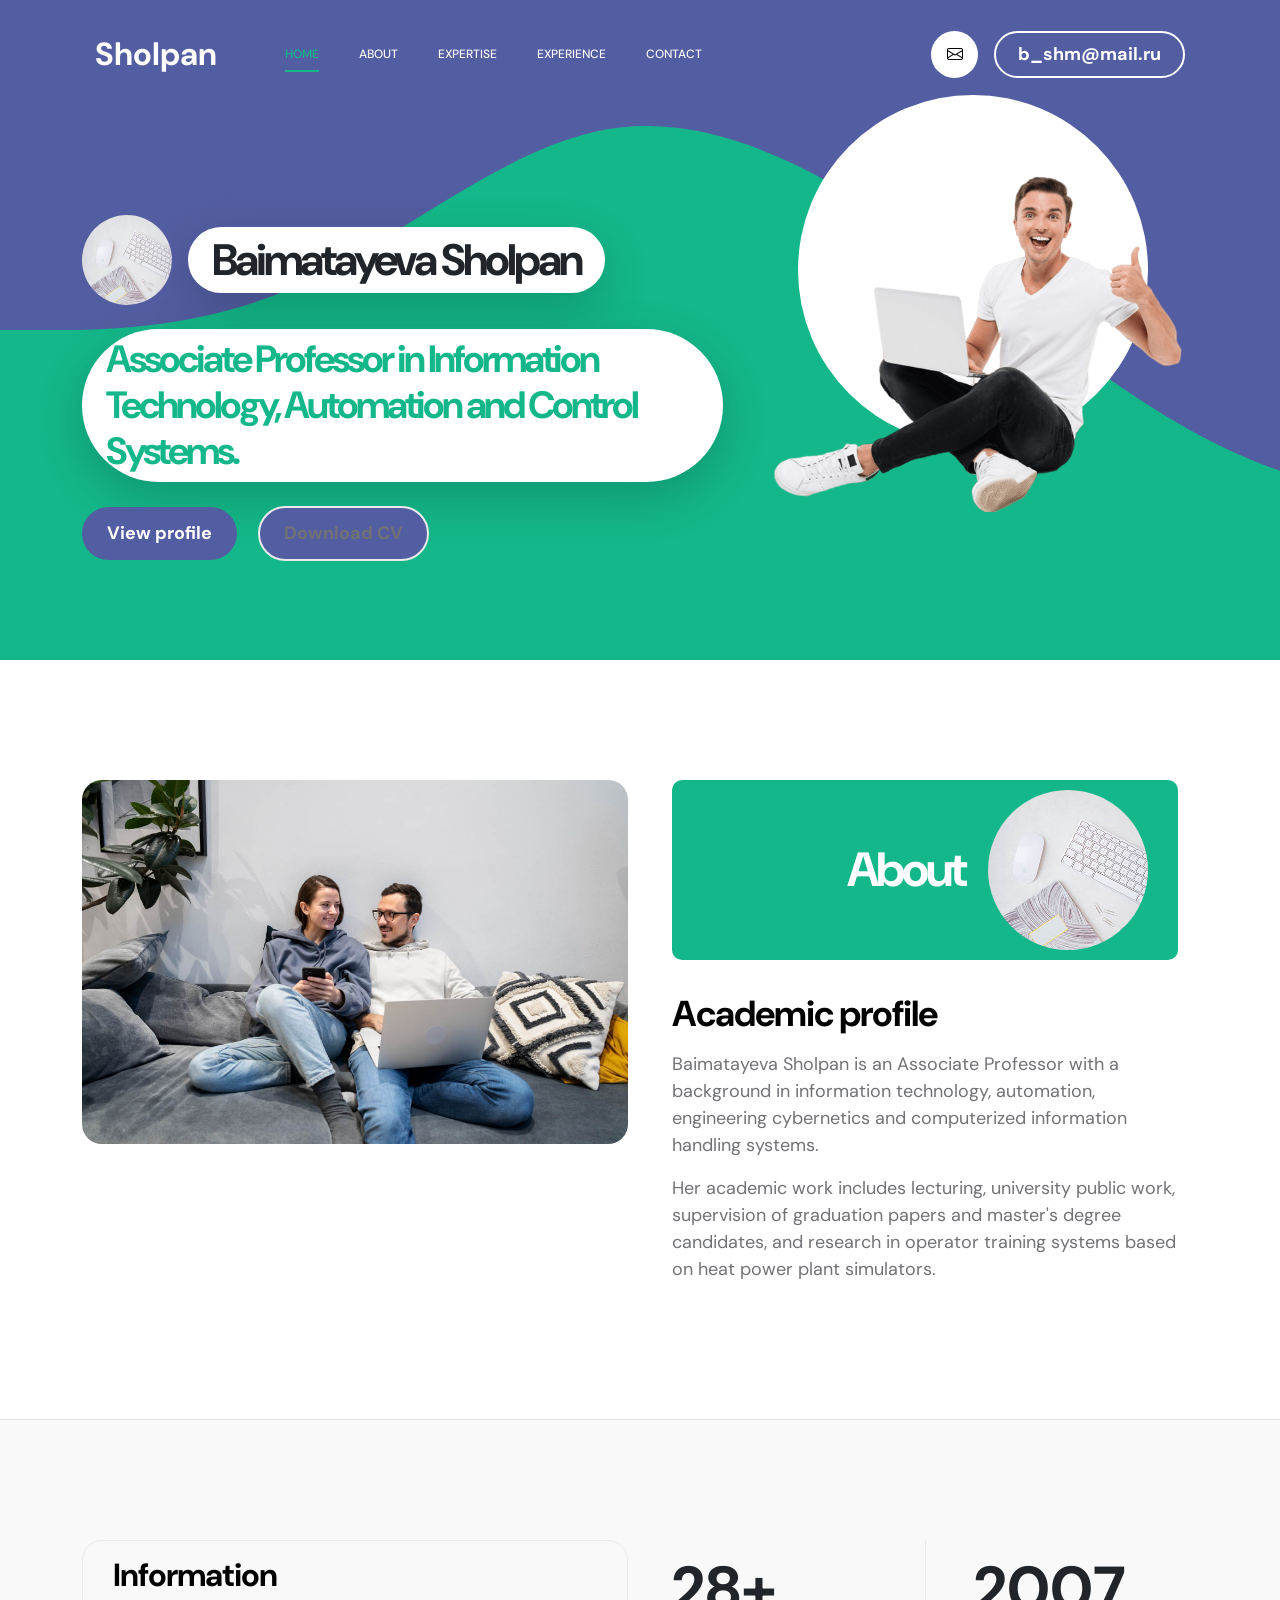
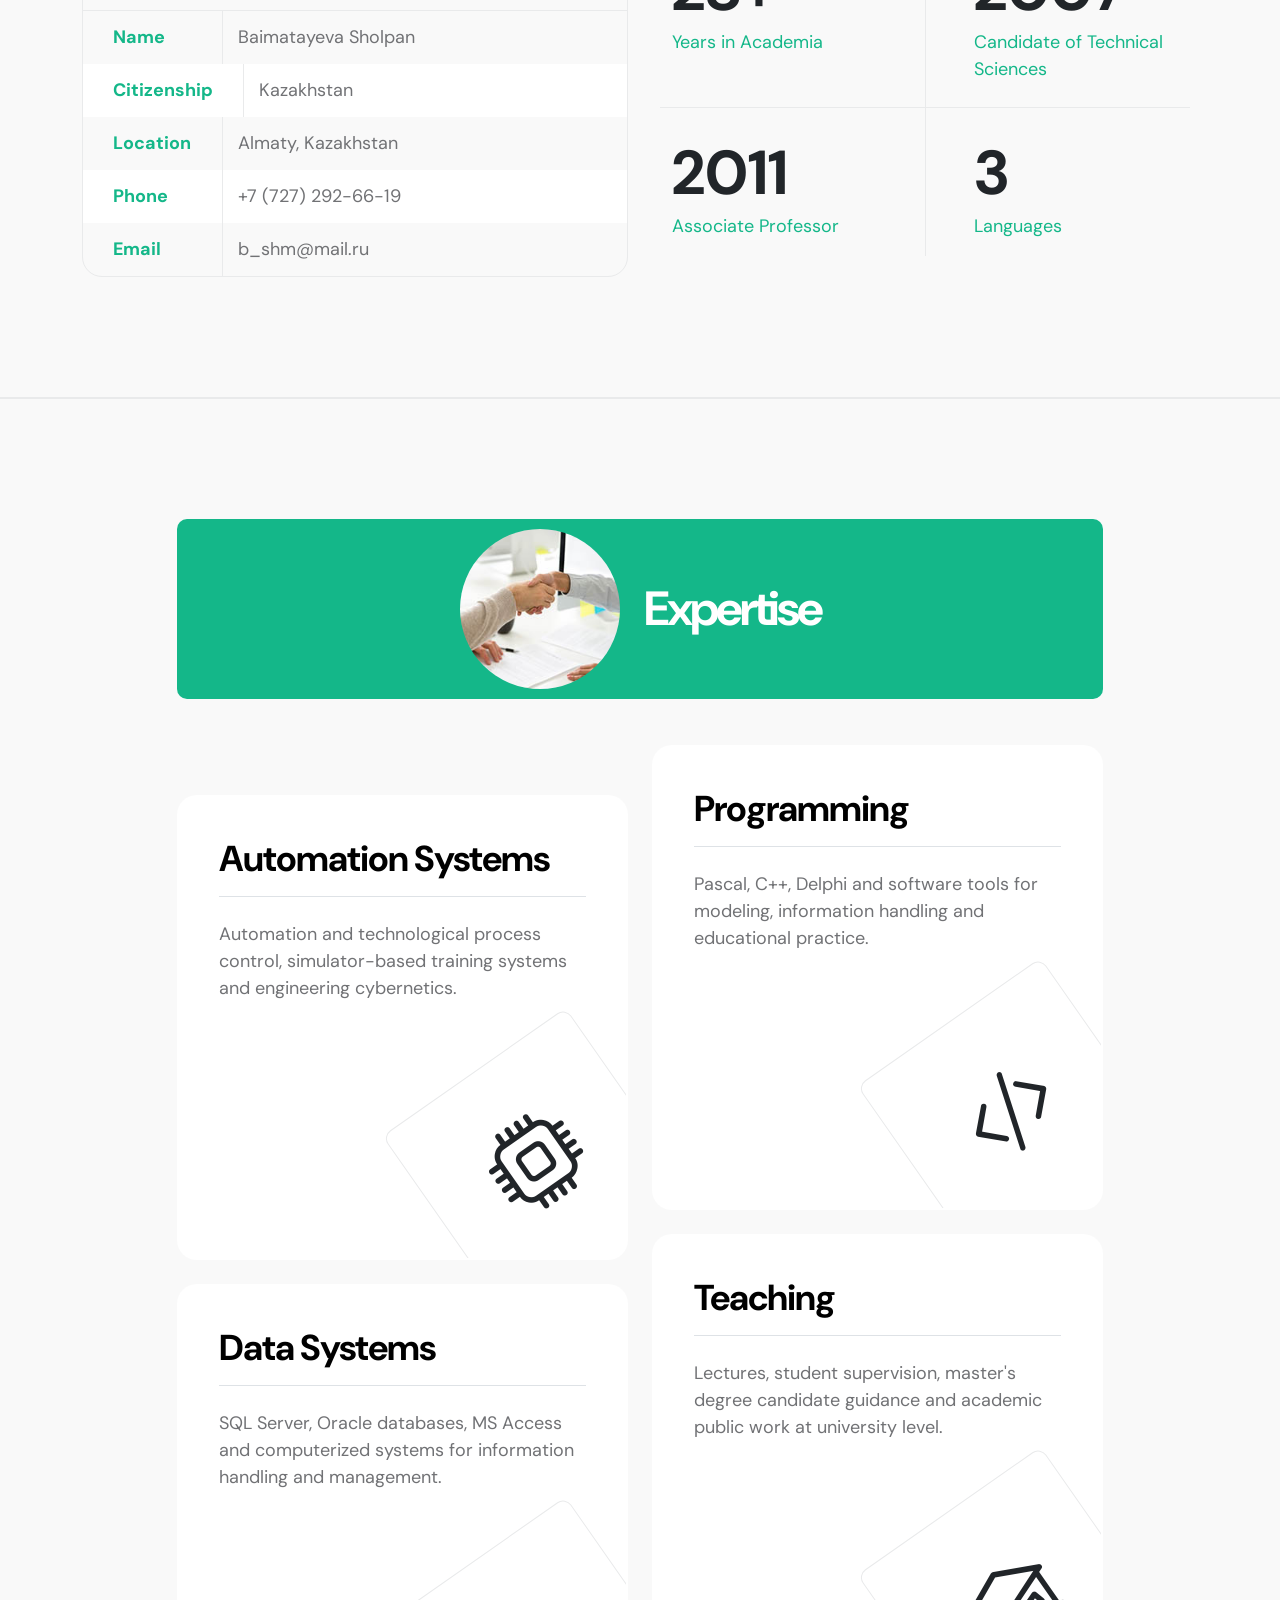
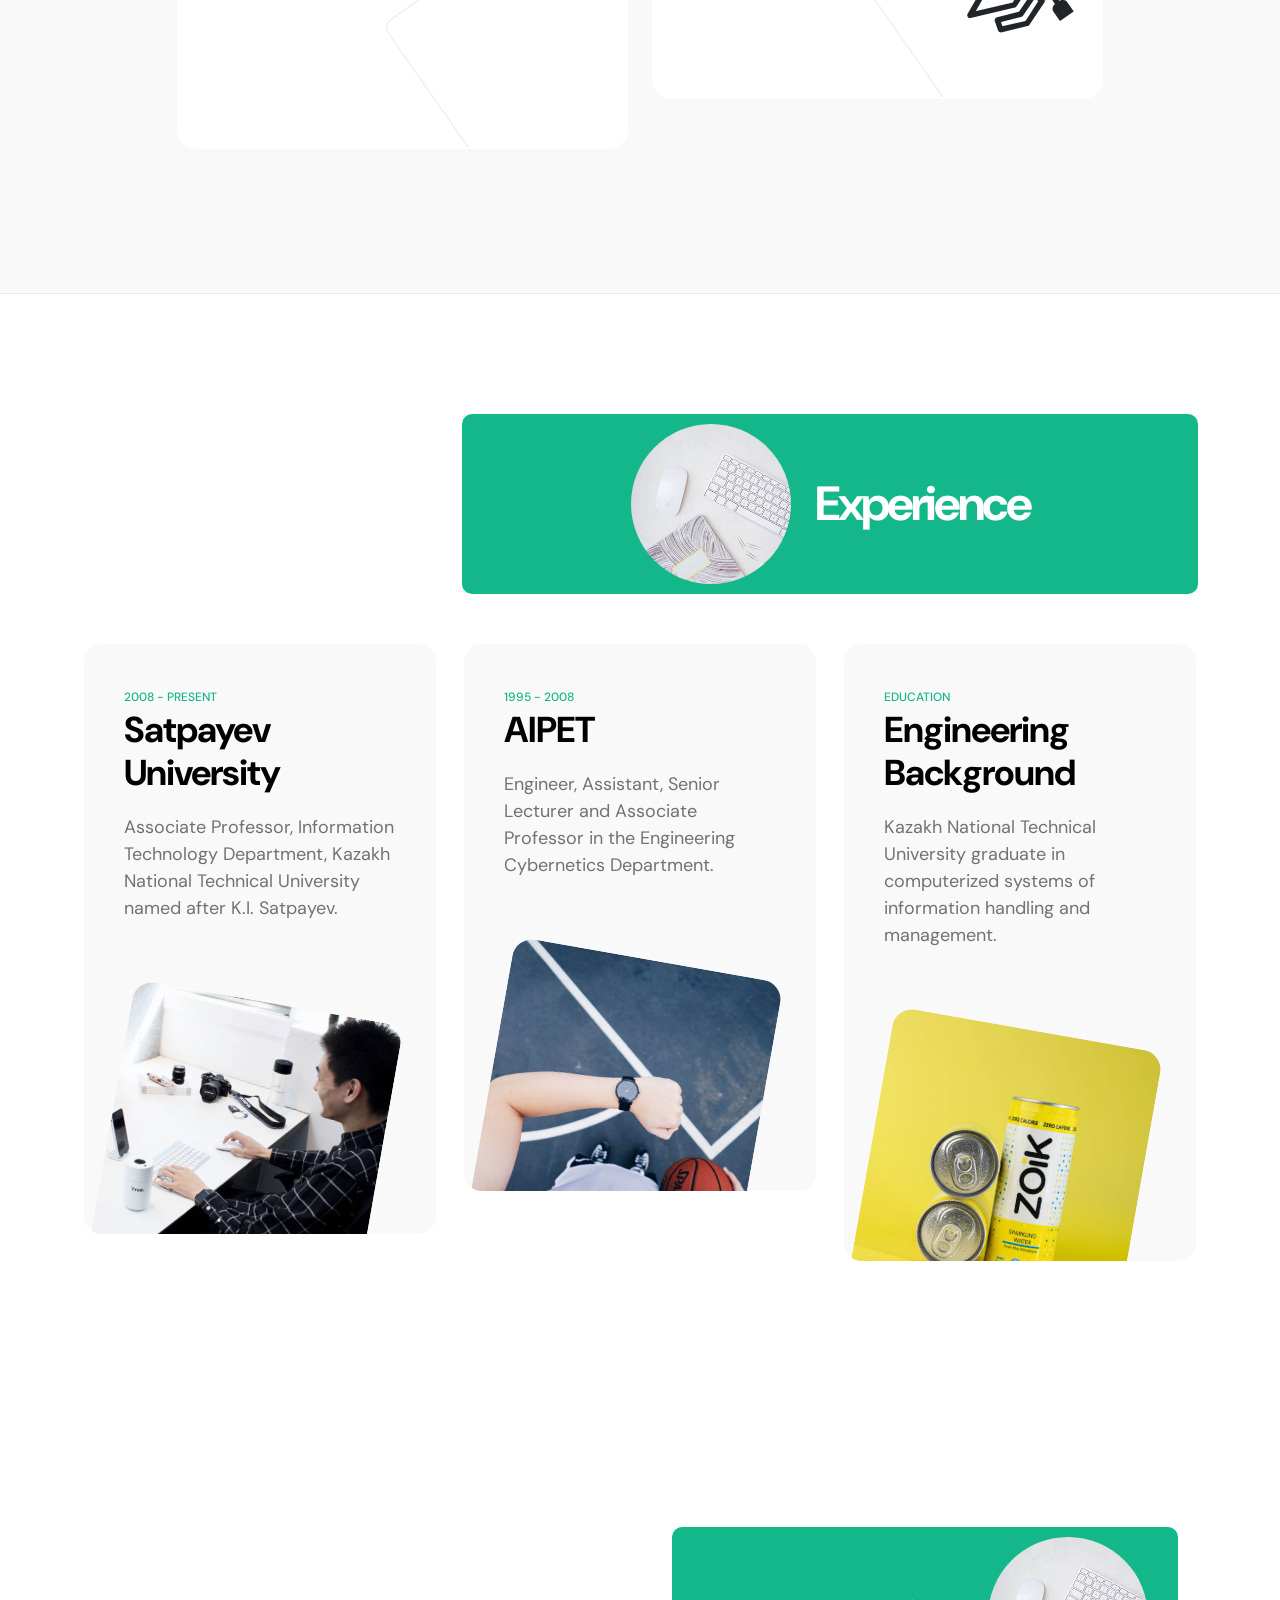
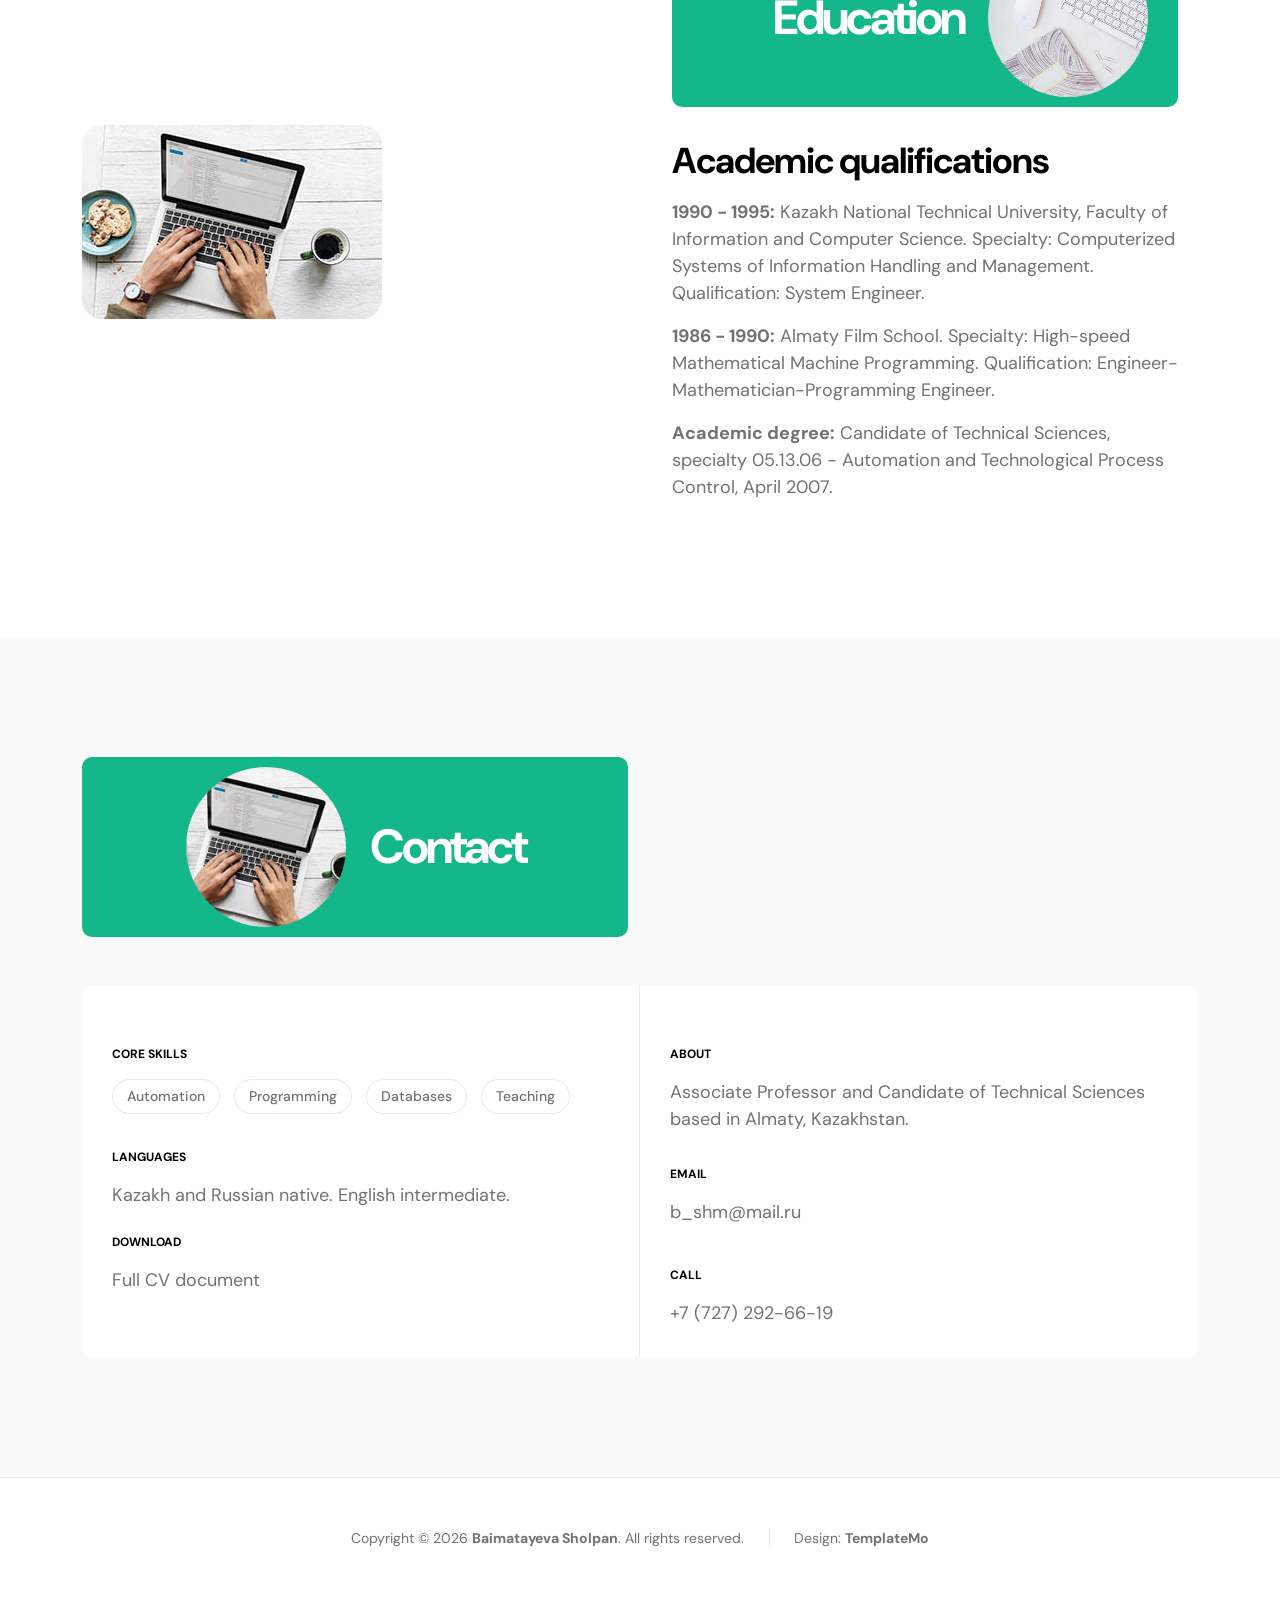
==== templatemo_578_first_portfolio/index.html @ edbba9e8 "Create portfolio website" ====
<!doctype html>
<html lang="en">
    <head>
        <meta charset="utf-8">
        <meta name="viewport" content="width=device-width, initial-scale=1">

        <meta name="description" content="Portfolio of Baimatayeva Sholpan, Associate Professor and Candidate of Technical Sciences in information technology, automation and control systems.">
        <meta name="author" content="Baimatayeva Sholpan">

        <title>Baimatayeva Sholpan | Academic Portfolio</title>

        <link rel="preconnect" href="https://fonts.googleapis.com">
        <link rel="preconnect" href="https://fonts.gstatic.com" crossorigin>
        <link href="https://fonts.googleapis.com/css2?family=DM+Sans:wght@400;500;700&display=swap" rel="stylesheet">

        <link href="css/bootstrap.min.css" rel="stylesheet">
        <link href="css/bootstrap-icons.css" rel="stylesheet">
        <link href="css/magnific-popup.css" rel="stylesheet">
        <link href="css/templatemo-first-portfolio-style.css" rel="stylesheet">
    </head>

    <body>

        <section class="preloader">
            <div class="spinner">
                <span class="spinner-rotate"></span>
            </div>
        </section>

        <nav class="navbar navbar-expand-lg">
            <div class="container">

                <button class="navbar-toggler" type="button" data-bs-toggle="collapse" data-bs-target="#navbarNav" aria-controls="navbarNav" aria-expanded="false" aria-label="Toggle navigation">
                    <span class="navbar-toggler-icon"></span>
                </button>

                <a href="index.html" class="navbar-brand mx-auto mx-lg-0">Sholpan</a>

                <div class="d-flex align-items-center d-lg-none">
                    <i class="navbar-icon bi-envelope me-3"></i>
                    <a class="custom-btn btn" href="mailto:b_shm@mail.ru">
                        Email
                    </a>
                </div>

                <div class="collapse navbar-collapse" id="navbarNav">
                    <ul class="navbar-nav ms-lg-5">
                        <li class="nav-item">
                            <a class="nav-link click-scroll" href="#section_1">Home</a>
                        </li>

                        <li class="nav-item">
                            <a class="nav-link click-scroll" href="#section_2">About</a>
                        </li>

                        <li class="nav-item">
                            <a class="nav-link click-scroll" href="#section_3">Expertise</a>
                        </li>

                        <li class="nav-item">
                            <a class="nav-link click-scroll" href="#section_4">Experience</a>
                        </li>

                        <li class="nav-item">
                            <a class="nav-link click-scroll" href="#section_5">Contact</a>
                        </li>
                    </ul>

                    <div class="d-lg-flex align-items-center d-none ms-auto">
                        <i class="navbar-icon bi-envelope me-3"></i>
                        <a class="custom-btn btn" href="mailto:b_shm@mail.ru">
                            b_shm@mail.ru
                        </a>
                    </div>
                </div>

            </div>
        </nav>

        <main>

            <section class="hero d-flex justify-content-center align-items-center" id="section_1">
                <div class="container">
                    <div class="row">

                        <div class="col-lg-7 col-12">
                            <div class="hero-text">
                                <div class="hero-title-wrap d-flex align-items-center mb-4">
                                    <img src="images/white-desk-work-study-aesthetics.jpg" class="avatar-image avatar-image-large img-fluid" alt="Academic workspace">

                                    <h1 class="hero-title ms-3 mb-0">Baimatayeva Sholpan</h1>
                                </div>

                                <h2 class="mb-4">Associate Professor in Information Technology, Automation and Control Systems.</h2>
                                <p class="mb-4">
                                    <a class="custom-btn btn custom-link me-3" href="#section_2">View profile</a>
                                    <a class="custom-btn custom-border-btn btn custom-link" href="CV.doc">Download CV</a>
                                </p>
                            </div>
                        </div>

                        <div class="col-lg-5 col-12 position-relative">
                            <div class="hero-image-wrap"></div>
                            <img src="images/portrait-happy-excited-man-holding-laptop-computer.png" class="hero-image img-fluid" alt="Academic portfolio illustration">
                        </div>

                    </div>
                </div>

                <svg xmlns="http://www.w3.org/2000/svg" viewBox="0 0 1440 320"><path fill="#535da1" fill-opacity="1" d="M0,160L24,160C48,160,96,160,144,138.7C192,117,240,75,288,64C336,53,384,75,432,106.7C480,139,528,181,576,208C624,235,672,245,720,240C768,235,816,213,864,186.7C912,160,960,128,1008,133.3C1056,139,1104,181,1152,202.7C1200,224,1248,224,1296,197.3C1344,171,1392,117,1416,90.7L1440,64L1440,0L1416,0C1392,0,1344,0,1296,0C1248,0,1200,0,1152,0C1104,0,1056,0,1008,0C960,0,912,0,864,0C816,0,768,0,720,0C672,0,624,0,576,0C528,0,480,0,432,0C384,0,336,0,288,0C240,0,192,0,144,0C96,0,48,0,24,0L0,0Z"></path></svg>
            </section>

            <section class="about section-padding" id="section_2">
                <div class="container">
                    <div class="row">

                        <div class="col-lg-6 col-12">
                            <img src="images/couple-working-from-home-together-sofa.jpg" class="about-image img-fluid" alt="Collaborative academic work">
                        </div>

                        <div class="col-lg-6 col-12 mt-5 mt-lg-0">
                            <div class="about-thumb">

                                <div class="section-title-wrap d-flex justify-content-end align-items-center mb-4">
                                    <h2 class="text-white me-4 mb-0">About</h2>

                                    <img src="images/white-desk-work-study-aesthetics.jpg" class="avatar-image img-fluid" alt="Academic workspace">
                                </div>

                                <h3 class="pt-2 mb-3">Academic profile</h3>

                                <p>Baimatayeva Sholpan is an Associate Professor with a background in information technology, automation, engineering cybernetics and computerized information handling systems.</p>

                                <p>Her academic work includes lecturing, university public work, supervision of graduation papers and master's degree candidates, and research in operator training systems based on heat power plant simulators.</p>
                            </div>
                        </div>

                    </div>
                </div>
            </section>

            <section class="featured section-padding">
                <div class="container">
                    <div class="row">

                        <div class="col-lg-6 col-12">
                            <div class="profile-thumb">
                                <div class="profile-title">
                                    <h4 class="mb-0">Information</h4>
                                </div>

                                <div class="profile-body">
                                    <p>
                                        <span class="profile-small-title">Name</span>
                                        <span>Baimatayeva Sholpan</span>
                                    </p>

                                    <p>
                                        <span class="profile-small-title">Citizenship</span>
                                        <span>Kazakhstan</span>
                                    </p>

                                    <p>
                                        <span class="profile-small-title">Location</span>
                                        <span>Almaty, Kazakhstan</span>
                                    </p>

                                    <p>
                                        <span class="profile-small-title">Phone</span>
                                        <span><a href="tel:+77272926619">+7 (727) 292-66-19</a></span>
                                    </p>

                                    <p>
                                        <span class="profile-small-title">Email</span>
                                        <span><a href="mailto:b_shm@mail.ru">b_shm@mail.ru</a></span>
                                    </p>
                                </div>
                            </div>
                        </div>

                        <div class="col-lg-6 col-12 mt-5 mt-lg-0">
                            <div class="about-thumb">
                                <div class="row">
                                    <div class="col-lg-6 col-6 featured-border-bottom py-2">
                                        <strong class="featured-numbers">28+</strong>

                                        <p class="featured-text">Years in Academia</p>
                                    </div>

                                    <div class="col-lg-6 col-6 featured-border-start featured-border-bottom ps-5 py-2">
                                        <strong class="featured-numbers">2007</strong>

                                        <p class="featured-text">Candidate of Technical Sciences</p>
                                    </div>

                                    <div class="col-lg-6 col-6 pt-4">
                                        <strong class="featured-numbers">2011</strong>

                                        <p class="featured-text">Associate Professor</p>
                                    </div>

                                    <div class="col-lg-6 col-6 featured-border-start ps-5 pt-4">
                                        <strong class="featured-numbers">3</strong>

                                        <p class="featured-text">Languages</p>
                                    </div>
                                </div>
                            </div>
                        </div>

                    </div>
                </div>
            </section>

            <section class="services section-padding" id="section_3">
                <div class="container">
                    <div class="row">

                        <div class="col-lg-10 col-12 mx-auto">
                            <div class="section-title-wrap d-flex justify-content-center align-items-center mb-5">
                                <img src="images/handshake-man-woman-after-signing-business-contract-closeup.jpg" class="avatar-image img-fluid" alt="Expertise">

                                <h2 class="text-white ms-4 mb-0">Expertise</h2>
                            </div>

                            <div class="row pt-lg-5">
                                <div class="col-lg-6 col-12">
                                    <div class="services-thumb">
                                        <div class="d-flex flex-wrap align-items-center border-bottom mb-4 pb-3">
                                            <h3 class="mb-0">Automation Systems</h3>
                                        </div>

                                        <p>Automation and technological process control, simulator-based training systems and engineering cybernetics.</p>

                                        <div class="services-icon-wrap d-flex justify-content-center align-items-center">
                                            <i class="services-icon bi-cpu"></i>
                                        </div>
                                    </div>
                                </div>

                                <div class="col-lg-6 col-12">
                                    <div class="services-thumb services-thumb-up">
                                        <div class="d-flex flex-wrap align-items-center border-bottom mb-4 pb-3">
                                            <h3 class="mb-0">Programming</h3>
                                        </div>

                                        <p>Pascal, C++, Delphi and software tools for modeling, information handling and educational practice.</p>

                                        <div class="services-icon-wrap d-flex justify-content-center align-items-center">
                                            <i class="services-icon bi-code-slash"></i>
                                        </div>
                                    </div>
                                </div>

                                <div class="col-lg-6 col-12">
                                    <div class="services-thumb">
                                        <div class="d-flex flex-wrap align-items-center border-bottom mb-4 pb-3">
                                            <h3 class="mb-0">Data Systems</h3>
                                        </div>

                                        <p>SQL Server, Oracle databases, MS Access and computerized systems for information handling and management.</p>

                                        <div class="services-icon-wrap d-flex justify-content-center align-items-center">
                                            <i class="services-icon bi-database"></i>
                                        </div>
                                    </div>
                                </div>

                                <div class="col-lg-6 col-12">
                                    <div class="services-thumb services-thumb-up">
                                        <div class="d-flex flex-wrap align-items-center border-bottom mb-4 pb-3">
                                            <h3 class="mb-0">Teaching</h3>
                                        </div>

                                        <p>Lectures, student supervision, master's degree candidate guidance and academic public work at university level.</p>

                                        <div class="services-icon-wrap d-flex justify-content-center align-items-center">
                                            <i class="services-icon bi-mortarboard"></i>
                                        </div>
                                    </div>
                                </div>
                            </div>
                        </div>
                    </div>
                </div>
            </section>

            <section class="projects section-padding" id="section_4">
                <div class="container">
                    <div class="row">

                        <div class="col-lg-8 col-md-8 col-12 ms-auto">
                            <div class="section-title-wrap d-flex justify-content-center align-items-center mb-4">
                                <img src="images/white-desk-work-study-aesthetics.jpg" class="avatar-image img-fluid" alt="Experience">

                                <h2 class="text-white ms-4 mb-0">Experience</h2>
                            </div>
                        </div>

                        <div class="clearfix"></div>

                        <div class="col-lg-4 col-md-6 col-12">
                            <div class="projects-thumb">
                                <div class="projects-info">
                                    <small class="projects-tag">2008 - Present</small>

                                    <h3 class="projects-title">Satpayev University</h3>
                                    <p>Associate Professor, Information Technology Department, Kazakh National Technical University named after K.I. Satpayev.</p>
                                </div>

                                <a href="images/projects/true-agency-9Bjog5FZ-oc-unsplash.jpg" class="popup-image">
                                    <img src="images/projects/true-agency-9Bjog5FZ-oc-unsplash.jpg" class="projects-image img-fluid" alt="University work">
                                </a>
                            </div>
                        </div>

                        <div class="col-lg-4 col-md-6 col-12">
                            <div class="projects-thumb">
                                <div class="projects-info">
                                    <small class="projects-tag">1995 - 2008</small>

                                    <h3 class="projects-title">AIPET</h3>
                                    <p>Engineer, Assistant, Senior Lecturer and Associate Professor in the Engineering Cybernetics Department.</p>
                                </div>

                                <a href="images/projects/the-5th-IQYR7N67dhM-unsplash.jpg" class="popup-image">
                                    <img src="images/projects/the-5th-IQYR7N67dhM-unsplash.jpg" class="projects-image img-fluid" alt="Engineering cybernetics">
                                </a>
                            </div>
                        </div>

                        <div class="col-lg-4 col-md-6 col-12">
                            <div class="projects-thumb">
                                <div class="projects-info">
                                    <small class="projects-tag">Education</small>

                                    <h3 class="projects-title">Engineering Background</h3>
                                    <p>Kazakh National Technical University graduate in computerized systems of information handling and management.</p>
                                </div>

                                <a href="images/projects/nikhil-KO4io-eCAXA-unsplash.jpg" class="popup-image">
                                    <img src="images/projects/nikhil-KO4io-eCAXA-unsplash.jpg" class="projects-image img-fluid" alt="Engineering education">
                                </a>
                            </div>
                        </div>

                    </div>
                </div>
            </section>

            <section class="about section-padding">
                <div class="container">
                    <div class="row align-items-center">
                        <div class="col-lg-6 col-12">
                            <img src="images/aerial-view-man-using-computer-laptop-wooden-table.jpg" class="about-image img-fluid" alt="Education and qualifications">
                        </div>

                        <div class="col-lg-6 col-12 mt-5 mt-lg-0">
                            <div class="about-thumb">
                                <div class="section-title-wrap d-flex justify-content-end align-items-center mb-4">
                                    <h2 class="text-white me-4 mb-0">Education</h2>
                                    <img src="images/white-desk-work-study-aesthetics.jpg" class="avatar-image img-fluid" alt="Education">
                                </div>

                                <h3 class="pt-2 mb-3">Academic qualifications</h3>

                                <p><strong>1990 - 1995:</strong> Kazakh National Technical University, Faculty of Information and Computer Science. Specialty: Computerized Systems of Information Handling and Management. Qualification: System Engineer.</p>

                                <p><strong>1986 - 1990:</strong> Almaty Film School. Specialty: High-speed Mathematical Machine Programming. Qualification: Engineer-Mathematician-Programming Engineer.</p>

                                <p><strong>Academic degree:</strong> Candidate of Technical Sciences, specialty 05.13.06 - Automation and Technological Process Control, April 2007.</p>
                            </div>
                        </div>
                    </div>
                </div>
            </section>

            <section class="contact section-padding" id="section_5">
                <div class="container">
                    <div class="row">

                        <div class="col-lg-6 col-md-8 col-12">
                            <div class="section-title-wrap d-flex justify-content-center align-items-center mb-5">
                                <img src="images/aerial-view-man-using-computer-laptop-wooden-table.jpg" class="avatar-image img-fluid" alt="Contact">

                                <h2 class="text-white ms-4 mb-0">Contact</h2>
                            </div>
                        </div>

                        <div class="clearfix"></div>

                        <div class="col-lg-6 col-md-6 col-12 pe-lg-0">
                            <div class="contact-info contact-info-border-start d-flex flex-column">
                                <strong class="site-footer-title d-block mb-3">Core Skills</strong>

                                <ul class="footer-menu">
                                    <li class="footer-menu-item"><a href="#section_3" class="footer-menu-link">Automation</a></li>
                                    <li class="footer-menu-item"><a href="#section_3" class="footer-menu-link">Programming</a></li>
                                    <li class="footer-menu-item"><a href="#section_3" class="footer-menu-link">Databases</a></li>
                                    <li class="footer-menu-item"><a href="#section_3" class="footer-menu-link">Teaching</a></li>
                                </ul>

                                <strong class="site-footer-title d-block mt-4 mb-3">Languages</strong>

                                <p class="mb-0">Kazakh and Russian native. English intermediate.</p>

                                <strong class="site-footer-title d-block mt-4 mb-3">Download</strong>

                                <p class="mb-0"><a href="CV.doc">Full CV document</a></p>
                            </div>
                        </div>

                        <div class="col-lg-6 col-md-6 col-12 ps-lg-0">
                            <div class="contact-info d-flex flex-column">
                                <strong class="site-footer-title d-block mb-3">About</strong>

                                <p class="mb-2">Associate Professor and Candidate of Technical Sciences based in Almaty, Kazakhstan.</p>

                                <strong class="site-footer-title d-block mt-4 mb-3">Email</strong>

                                <p>
                                    <a href="mailto:b_shm@mail.ru">
                                        b_shm@mail.ru
                                    </a>
                                </p>

                                <strong class="site-footer-title d-block mt-4 mb-3">Call</strong>

                                <p class="mb-0">
                                    <a href="tel:+77272926619">
                                        +7 (727) 292-66-19
                                    </a>
                                </p>
                            </div>
                        </div>

                    </div>
                </div>
            </section>

        </main>

        <footer class="site-footer">
            <div class="container">
                <div class="row">

                    <div class="col-lg-12 col-12">
                        <div class="copyright-text-wrap">
                            <p class="mb-0">
                                <span class="copyright-text">Copyright &copy; 2026 <a href="#">Baimatayeva Sholpan</a>. All rights reserved.</span>
                                Design:
                                <a rel="sponsored" href="https://templatemo.com" target="_blank">TemplateMo</a>
                            </p>
                        </div>
                    </div>

                </div>
            </div>
        </footer>

        <script src="js/jquery.min.js"></script>
        <script src="js/bootstrap.min.js"></script>
        <script src="js/jquery.sticky.js"></script>
        <script src="js/click-scroll.js"></script>
        <script src="js/jquery.magnific-popup.min.js"></script>
        <script src="js/magnific-popup-options.js"></script>
        <script src="js/custom.js"></script>

    </body>
</html>
---- templatemo_578_first_portfolio/css/templatemo-first-portfolio-style.css ----
/*

TemplateMo 578 First Portfolio

https://templatemo.com/tm-578-first-portfolio

*/


/*---------------------------------------
  CUSTOM PROPERTIES ( VARIABLES )             
-----------------------------------------*/
:root {
  --white-color:                  #ffffff;
  --primary-color:                #535da1;
  --secondary-color:              #14B789;
  --section-bg-color:             #f9f9f9;
  --dark-color:                   #000000;
  --p-color:                      #717275;
  --border-color:                 #e9eaeb;
  --featured-border-color:        #727aab;

  --body-font-family:             'DM Sans', sans-serif;

  --h1-font-size:                 62px;
  --h2-font-size:                 48px;
  --h3-font-size:                 36px;
  --h4-font-size:                 32px;
  --h5-font-size:                 24px;
  --h6-font-size:                 22px;
  --p-font-size:                  18px;
  --menu-font-size:               12px;
  --copyright-font-size:          14px;

  --border-radius-large:          100px;
  --border-radius-medium:         20px;
  --border-radius-small:          10px;

  --font-weight-normal:           400;
  --font-weight-medium:           500;
  --font-weight-bold:             700;
}

body {
    background: var(--white-color);
    font-family: var(--body-font-family); 
}


/*---------------------------------------
  TYPOGRAPHY               
-----------------------------------------*/

h2,
h3,
h4,
h5,
h6 {
  color: var(--dark-color);
}

h1,
h2,
h3,
h4,
h5,
h6 {
  font-weight: var(--font-weight-bold);
  letter-spacing: -1px;
}

h1 {
  font-size: var(--h1-font-size);
  letter-spacing: -3px;
}

h2 {
  font-size: var(--h2-font-size);
  color: var(--secondary-color);
  letter-spacing: -3px;
}

h3 {
  font-size: var(--h3-font-size);
}

h4 {
  font-size: var(--h4-font-size);
}

h5 {
  font-size: var(--h5-font-size);
  line-height: normal;
}

h6 {
  font-size: var(--h6-font-size);
}

p {
  color: var(--p-color);
  font-size: var(--p-font-size);
  font-weight: var(--font-weight-normal);
}

ul li {
  color: var(--p-color);
  font-size: var(--p-font-size);
  font-weight: var(--font-weight-normal);
}

a, 
button {
  touch-action: manipulation;
  transition: all 0.3s;
}

a {
  color: var(--p-color);
  text-decoration: none;
}

a:hover {
  color: var(--secondary-color);
}

::selection {
  background: var(--secondary-color);
  color: var(--white-color);
}

::-moz-selection {
  background: var(--secondary-color);
  color: var(--white-color);
}

.section-padding {
  padding-top: 120px;
  padding-bottom: 120px;
}

b,
strong {
  font-weight: var(--font-weight-bold);
}

.section-title-wrap {
  background: var(--secondary-color);
  border-radius: var(--border-radius-small);
  padding: 10px 30px;
}


/*---------------------------------------
  AVATAR IMAGE               
-----------------------------------------*/
.avatar-image {
  border-radius: var(--border-radius-large);
  width: 160px;
  height: 160px;
  object-fit: cover;
}

.avatar-image-large {
  width: 90.4px;
  height: 90.4px;
}


/*---------------------------------------
  PRE LOADER               
-----------------------------------------*/
.preloader {
  position: fixed;
  top: 0;
  left: 0;
  width: 100%;
  height: 100%;
  z-index: 99999;
  display: flex;
  flex-flow: row nowrap;
  justify-content: center;
  align-items: center;
  background: none repeat scroll 0 0 var(--white-color);
}

.spinner {
  border: 1px solid transparent;
  border-radius: var(--border-radius-small);
  position: relative;
}

.spinner:before {
  content: '';
  box-sizing: border-box;
  position: absolute;
  top: 50%;
  left: 50%;
  width: 45px;
  height: 45px;
  margin-top: -10px;
  margin-left: -10px;
  border-radius: 50%;
  border: 1px solid var(--border-color);
  border-top-color: var(--white-color);
  animation: spinner .9s linear infinite;
}

@-webkit-@keyframes spinner {
  to {transform: rotate(360deg);
  }
}

@keyframes spinner {
  to {transform: rotate(360deg);}
}


/*---------------------------------------
  CUSTOM ICON               
-----------------------------------------*/
.navbar-icon {
  background: var(--white-color);
  border-radius: var(--border-radius-large);
  color: var(--dark-color);
  width: 47px;
  height: 47px;
  line-height: 47px;
  text-align: center;
}

.is-sticky .navbar-icon {
  background: var(--secondary-color);
  color: var(--white-color);
}

.form-check-icon {
  color: var(--secondary-color);
}


/*---------------------------------------
  CUSTOM BUTTON               
-----------------------------------------*/
.custom-btn,
.navbar .custom-btn {
  font-size: var(--p-font-size);
  font-weight: var(--font-weight-bold);
}

.navbar .custom-btn {
  background: transparent;
  border-width: 2px;
  border-style: solid;
  border-color: var(--white-color);
  color: var(--white-color);
  padding: 8px 22px;
}

.navbar .custom-btn:hover {
  background: var(--white-color);
  border-color: transparent;
  color: var(--secondary-color);
}

.custom-btn {
  background: var(--secondary-color);
  border-radius: var(--border-radius-large);
  color: var(--white-color);
  font-weight: var(--font-weight-bold);
  padding: 12px 24px;
}

.custom-btn:hover {
  background: var(--primary-color);
  box-shadow: 0 1rem 3rem rgba(0,0,0,.175);
  color: var(--white-color);
}

.custom-border-btn {
  background: transparent;
  border: 2px solid var(--border-color);
  color: var(--p-color);
}

.custom-border-btn:hover {
  background: var(--secondary-color);
  border-color: var(--secondary-color);
  color: var(--white-color);
}

.custom-link {
	background-color: var(--primary-color);
}

.custom-link:hover {
	background-color: var(--secondary-color);
}


/*---------------------------------------
  NAVIGATION              
-----------------------------------------*/
.sticky-wrapper {
  position: relative;
  z-index: 222;
  height: auto !important;
}

.is-sticky,
.is-sticky .navbar .container {
  background: var(--white-color);
  box-shadow: 0 1rem 3rem rgb(0 0 0 / 18%);
}

.is-sticky .navbar-brand,
.is-sticky .navbar-brand:hover {
  color: var(--dark-color);
}

.is-sticky .navbar-nav .nav-link {
  color: var(--p-color);
}

.is-sticky .navbar .custom-btn {
  border-color: var(--secondary-color);
  color: var(--secondary-color);
}

.is-sticky .navbar .custom-btn:hover {
  background: var(--secondary-color);
  color: var(--white-color);
}

.navbar {
  background: transparent;
  position: absolute;
  z-index: 9;
  right: 0;
  left: 0;
  transition: all 0.3s;
  padding-top: 15px;
  padding-bottom: 0;
}

.navbar .container {
  border-radius: var(--border-radius-small);
  padding: 10px 25px;
}

.navbar-brand {
  font-size: var(--h4-font-size);
  font-weight: var(--font-weight-bold);
}

.navbar-brand,
.navbar-brand:hover {
  color: var(--white-color);
}

.navbar-expand-lg .navbar-nav .nav-link {
  padding-right: 0;
  padding-left: 0;
  margin-right: 20px;
  margin-left: 20px;
}

.navbar-nav .nav-link {
  display: inline-block;
  color: var(--section-bg-color);
  font-size: var(--menu-font-size);
  font-weight: var(--font-weight-medium);
  text-transform: uppercase;
  position: relative;
  padding-top: 15px;
  padding-bottom: 15px;
}

.navbar-nav .nav-link::after {
  content: "";
  background: transparent;
  position: absolute;
  bottom: 6px;
  right: 0;
  left: 0;
  width: 100%;
  height: 2px;
}

.navbar-nav .nav-link.active::after, 
.navbar-nav .nav-link:hover::after {
  background: var(--secondary-color);
}

.navbar-nav .nav-link.active, 
.navbar-nav .nav-link:hover {
  color: var(--secondary-color);
}

.navbar-toggler {
  border: 0;
  padding: 0;
  cursor: pointer;
  margin: 0;
  width: 30px;
  height: 35px;
  outline: none;
}

.navbar-toggler:focus {
  outline: none;
  box-shadow: none;
}

.navbar-toggler[aria-expanded="true"] .navbar-toggler-icon {
  background: transparent;
}

.navbar-toggler[aria-expanded="true"] .navbar-toggler-icon:before,
.navbar-toggler[aria-expanded="true"] .navbar-toggler-icon:after {
  transition: top 300ms 50ms ease, -webkit-transform 300ms 350ms ease;
  transition: top 300ms 50ms ease, transform 300ms 350ms ease;
  transition: top 300ms 50ms ease, transform 300ms 350ms ease, -webkit-transform 300ms 350ms ease;
  top: 0;
}

.navbar-toggler[aria-expanded="true"] .navbar-toggler-icon:before {
  transform: rotate(45deg);
}

.navbar-toggler[aria-expanded="true"] .navbar-toggler-icon:after {
  transform: rotate(-45deg);
}

.navbar-toggler .navbar-toggler-icon {
  background: var(--white-color);
  transition: background 10ms 300ms ease;
  display: block;
  width: 30px;
  height: 2px;
  position: relative;
}

.navbar-toggler .navbar-toggler-icon:before,
.navbar-toggler .navbar-toggler-icon:after {
  transition: top 300ms 350ms ease, -webkit-transform 300ms 50ms ease;
  transition: top 300ms 350ms ease, transform 300ms 50ms ease;
  transition: top 300ms 350ms ease, transform 300ms 50ms ease, -webkit-transform 300ms 50ms ease;
  position: absolute;
  right: 0;
  left: 0;
  background: var(--white-color);
  width: 30px;
  height: 2px;
  content: '';
}

.navbar-toggler .navbar-toggler-icon::before {
  top: -8px;
}

.navbar-toggler .navbar-toggler-icon::after {
  top: 8px;
}


/*---------------------------------------
  HERO              
-----------------------------------------*/
.hero {
  background: var(--secondary-color);
  position: relative;
  overflow: hidden;
  padding-top: 330px;
  padding-bottom: 330px;
}

@media  screen and (min-width: 991px) {
  .hero {
    height: 60vh;
  }
}

.hero-title,
.hero h2 {
  background: var(--white-color);
  box-shadow: 0 1rem 3rem rgba(0,0,0,.175);
  border-radius: var(--border-radius-large);
  display: inline-block;
  padding: 8px 24px;
}

.hero-title {
	font-size: 44px;
}

.hero h2 {
	font-size: 38px;
}

.hero-text {
  position: relative;
  z-index: 22;
  top: 70px;
}

.hero-image-wrap {
  background: var(--white-color);
  border-radius: 100%;
  width: 350px;
  height: 350px;
  position: absolute;
  z-index: 22;
  top: -50px;
  right: 0;
  left: 0;
  margin: auto;
  pointer-events: none;
}

.hero-image {
  position: absolute;
  z-index: 22;
  top: 0;
  width: 100%;
  min-width: 550px;
}

.hero svg {
  position: absolute;
  z-index: 2;
  bottom: 0;
  right: 0;
  left: 0;
  overflow: hidden;
  height: 100%;
  pointer-events: none;
}


/*---------------------------------------
  ABOUT              
-----------------------------------------*/
.profile-thumb {
  border: 1px solid var(--border-color);
  border-radius: var(--border-radius-medium);
  position: relative;
  overflow: hidden;
}

.profile-title {
  border-bottom: 1px solid var(--border-color);
  padding: 15px 30px;
}

.profile-small-title {
  border-right: 1px solid var(--border-color);
  color: var(--secondary-color);
  font-weight: var(--font-weight-bold);
  min-width: 140px;
  margin-right: 10px;
  padding: 13px 30px;
  display: inline-block;
}

.profile-body p {
  margin-bottom: 0;
}

.profile-body p:nth-of-type(even) {
  background: var(--white-color);
}

.about-image {
  border-radius: var(--border-radius-medium);
}

.about-thumb {
  padding-right: 20px;
  padding-left: 20px;
}


/*---------------------------------------
  FEATURED              
-----------------------------------------*/
.featured-numbers {
  font-size: var(--h1-font-size);
  line-height: normal;
  display: block;
}

.featured-text {
  color: var(--secondary-color);
}

.featured-border-bottom {
  border-bottom: 1px solid var(--border-color);
}

.featured-border-start {
  border-left: 1px solid var(--border-color);
}


/*---------------------------------------
  CLIENTS              
-----------------------------------------*/

.clients-item-height {
	height: 120px;
}

.clients-image {
  display: block;
  max-width: 100px;
  margin: auto;
  transition: all ease 0.2s;
}

.clients-image:hover {
  transform: scale(1.3);
}


/*---------------------------------------
  SERVICES              
-----------------------------------------*/
.services,
.featured {
  background: var(--section-bg-color);
  border-top: 1px solid var(--border-color);
  border-bottom: 1px solid var(--border-color);
}

.services-thumb {
  background: var(--white-color);
  border: 2px solid transparent;
  border-radius: var(--border-radius-medium);
  position: relative;
  overflow: hidden;
  margin-bottom: 24px;
  padding: 40px 40px 240px 40px;
  transition: all 0.5s;
}

.services-thumb-up {
  position: relative;
  bottom: 50px;
  margin-bottom: -50px;
}

.services-thumb:hover {
  border: 2px solid var(--secondary-color);
  box-shadow: 0 1rem 3rem rgba(0,0,0,.175);
}

.services-thumb:hover .services-icon-wrap {
  background: var(--secondary-color);
  border-color: var(--secondary-color);
  color: var(--white-color);
}

.services-icon-wrap {
  border: 1px solid var(--border-color);
  border-radius: var(--border-radius-small);
  position: absolute;
  bottom: 0;
  right: 0;
  width: 50%;
  height: 55%;
  transform: rotate(-35deg) translateY(55px);
  transition: all ease 0.5s;
}

.services-icon {
  font-size: 90px;
  position: relative;
  bottom: 15px;
}

.services-thumb:hover .services-price-wrap {
  background: var(--secondary-color);
}

.services-thumb:hover .services-price-overlay {
  background: var(--primary-color);
}

.services-price-wrap {
  background: var(--primary-color);
  border-radius: var(--border-radius-medium);
  position: relative;
  overflow: hidden;
  padding: 6px 20px 6px 15px;
  transition: all ease 0.5s;
}

.services-price-text {
  color: var(--white-color);
  font-size: var(--copyright-font-size);
  font-weight: var(--font-weight-bold);
}

.services-price-overlay {
  background: var(--secondary-color);
  border-bottom-left-radius: 100%;
  position: absolute;
  top: 0;
  right: 0;
  width: 20px;
  height: 20px;
  pointer-events: none;
}


/*---------------------------------------
  PROJECTS              
-----------------------------------------*/
.projects-thumb {
  background: var(--section-bg-color);
  border: 2px solid var(--white-color);
  border-radius: var(--border-radius-medium);
  position: relative;
  overflow: hidden;
  margin-top: 24px;
  margin-bottom: 24px;
  padding: 40px;
  transition: all ease 0.5s;
}

.projects-thumb:hover {
  border-color: var(--secondary-color);
}

.projects-thumb:hover .projects-image,
.projects-thumb:focus .projects-image {
  transform: rotate(0) translateY(0);
}

.projects-thumb .popup-image {
  display: block;
  width: 100%;
  height: 100%;
}

.projects-image {
  border-radius: var(--border-radius-medium);
  display: block;
  width: 100%;
  transform: rotate(10deg) translateY(80px);
  transition: all ease 0.5s;
}

.projects-title {
  margin-bottom: 20px;
}

.projects-tag {
  font-size: var(--menu-font-size);
  font-weight: var(--font-weight-medium);
  color: var(--secondary-color);
  text-transform: uppercase;
  margin-bottom: 5px;
}


/*---------------------------------------
  CONTACT              
-----------------------------------------*/
.contact {
  background: var(--section-bg-color);
}

.contact-info {
  background: var(--white-color);
  border-top-right-radius: var(--border-radius-small);
  border-bottom-right-radius: var(--border-radius-small);
  padding: 60px 30px 30px 30px;
  height: 100%;
}

.contact-info-border-start {
  border-right: 1px solid var(--border-color);
  border-radius: var(--border-radius-small) 0 0 var(--border-radius-small);
}

.contact-form {
  margin-left: 10px;
}


/*---------------------------------------
  PORTFOLIO CUSTOM               
-----------------------------------------*/
.hero-title {
  max-width: 100%;
  line-height: 1.15;
}

.hero h2 {
  max-width: 760px;
  line-height: 1.2;
}

.profile-body p {
  align-items: flex-start;
  gap: 16px;
}

.profile-body span:last-child {
  overflow-wrap: anywhere;
}

.projects-info p {
  margin-bottom: 0;
}

.services-thumb h3,
.projects-title {
  line-height: 1.2;
}

.contact-info a {
  overflow-wrap: anywhere;
}


/*---------------------------------------
  CUSTOM FORM               
-----------------------------------------*/
.custom-form .form-control {
  background: var(--white-color);
  box-shadow: none;
  border: 2px solid var(--border-color);
  color: var(--p-color);
  margin-bottom: 24px;
  padding-top: 13px;
  padding-bottom: 13px;
  outline: none;
}

.form-floating>label {
  color: var(--p-color);
}

.form-check-inline {
  vertical-align: middle;
  width: 100%;
  position: relative;
  margin-right: 0;
  margin-top: 0;
  margin-bottom: 24px;
  padding: 0;
}

.custom-form .form-check-label {
  position: absolute;
  top: 50%;
  left: 50%;
  transform: translate(-50%, -50%);
  text-align: center;
}

.form-check-label-text {
  color: var(--p-color);
  display: block;
  font-size: copyright-font-size;
  margin-top: 5px;
}

.form-check-input[type=checkbox] {
  background: var(--white-color);
  border: 2px solid var(--border-color);
  box-shadow: none;
  outline: none;
  width: 100%;
  margin-top: 0;
  margin-left: 0;
  padding: 40px 50px;
}

.form-check-input:checked[type=checkbox] {
  background-image: none;
}

.form-check-input:hover,
.form-check-input:checked {
  background-color: transparent;
  border-color: var(--secondary-color);
}

.custom-form .form-control:hover,
.custom-form .form-control:focus {
  background: transparent;
  border-color: var(--secondary-color);
}

.custom-form .form-floating textarea {
  height: 150px;
}

.custom-form button[type="submit"] {
  background: var(--secondary-color);
  border: none;
  border-radius: var(--border-radius-large);
  color: var(--white-color);
  font-weight: var(--font-weight-bold);
  transition: all 0.3s;
  margin-bottom: 0;
}

.custom-form button[type="submit"]:hover,
.custom-form button[type="submit"]:focus {
  background: var(--primary-color);
  border-color: transparent;
}


/*---------------------------------------
  SITE FOOTER              
-----------------------------------------*/
.site-footer {
  border-top: 1px solid var(--border-color);
  padding-top: 50px;
  padding-bottom: 50px;
  text-align: center;
}

.site-footer-title {
  font-size: var(--menu-font-size);
  color: var(--dark-color);
  text-transform: uppercase;
}

.copyright-text-wrap p,
.copyright-text {
  font-size: var(--copyright-font-size);
}

.copyright-text {
  border-right: 1px solid var(--border-color);
  padding-right: 25px;
  margin-right: 20px;
}

.copyright-text-wrap a {
  font-weight: var(--font-weight-bold);
}

.footer-menu {
  margin: 0;
  padding: 0;
}

.footer-menu-item {
  list-style: none;
  display: inline-block;
  vertical-align: top;
}

.footer-menu-link {
  border: 1px solid var(--border-color);
  border-radius: var(--border-radius-medium);
  font-size: var(--copyright-font-size);
  font-weight: var(--font-weight-medium);
  display: inline-block;
  vertical-align: top;
  text-align: center;
  margin-right: 10px;
  margin-bottom: 10px;
  padding: 6px 14px;
  min-width: 70px;
}

.footer-menu-link:hover {
  background: var(--secondary-color);
  border-color: transparent;
  color: var(--white-color);
}


/*---------------------------------------
  SOCIAL ICON               
-----------------------------------------*/
.social-icon {
  margin: 0;
  padding: 0;
}

.social-icon-item {
  list-style: none;
  display: inline-block;
  vertical-align: top;
}

.social-icon-link {
  border: 1px solid var(--border-color);
  border-radius: var(--border-radius-large);
  font-size: var(--copyright-font-size);
  color: var(--dark-color);
  display: inline-block;
  vertical-align: top;
  margin: 2px 2px 5px 2px;
  width: 40px;
  height: 40px;
  line-height: 40px;
  text-align: center;
}

.social-icon-link:hover {
  background: var(--secondary-color);
  border-color: transparent;
  color: var(--white-color);
}


/*---------------------------------------
  RESPONSIVE STYLES               
-----------------------------------------*/
@media screen and (min-width: 1600px) {
  .hero {
    padding-top: 380px;
    padding-bottom: 380px;
  }

  .hero-image-wrap {
    top: -50px;
    width: 400px;
    height: 400px;
  }

  .hero-image {
    min-width: 650px;
  }
  
  .hero-title,
	.hero h2 {
	  font-size: var(--h2-font-size);
	}
}

@media screen and (max-width: 991px) {
  h1 {
    font-size: 48px;
  }

  h2 {
    font-size: 36px;
  }

  h3 {
    font-size: 32px;
  }

  h4 {
    font-size: 28px;
  }

  h5 {
    font-size: 20px;
  }

  h6 {
    font-size: 18px;
  }

  .section-padding {
    padding-top: 80px;
    padding-bottom: 80px;
  }

  .custom-btn,
  .navbar .custom-btn {
    font-size: var(--copyright-text-font-size);
    padding: 8px 16px;
  }

  .navbar .container {
    background: var(--white-color);
  }

  .navbar-brand,
  .navbar-brand:hover {
    color: var(--dark-color);
  }

  .navbar-icon {
    background: var(--secondary-color);
    color: var(--white-color);
    width: 44px;
    height: 44px;
    line-height: 44px;
  }

  .navbar .custom-btn {
    border-color: var(--secondary-color);
    color: var(--secondary-color);
  }

  .navbar-toggler .navbar-toggler-icon,
  .navbar-toggler .navbar-toggler-icon:before,
  .navbar-toggler .navbar-toggler-icon:after {
    background: var(--dark-color);
  }

  .navbar-expand-lg .navbar-nav .nav-link {
    margin-left: 0;
  }

  .navbar-nav .nav-link {
    color: var(--p-color);
    padding-top: 10px;
    padding-bottom: 10px;
  }

  .hero {
    padding-top: 200px;
    padding-bottom: 400px;
  }

  .hero-text {
    top: 0;
    margin-bottom: 120px;
  }

  .about-thumb {
    padding-right: 0;
    padding-left: 0;
  }

  .about-numbers {
    font-size: 42px;
  }

  .services-thumb-up {
    bottom: 0;
    margin-bottom: 32px;
  }

  .services-thumb {
    margin-bottom: 32px;
    padding-bottom: 270px;
  }

  .services-icon-wrap {
    width: 45%;
    height: 60%;
  }

  .services .col-lg-10 .row .col-lg-6:last-child,
  .projects .col-lg-4:last-child {
    margin-bottom: 0;
  }

  .projects-thumb {
    margin-top: 0;
    margin-bottom: 32px;
  }

  .contact-info {
    border-radius: 0 0 var(--border-radius-small) var(--border-radius-small);
    padding: 40px 30px;
  }

  .contact-info-border-start {
    border-right: 0;
    border-bottom: 1px solid var(--border-color);
    border-radius: var(--border-radius-small) var(--border-radius-small) 0 0;
  }
}

@media screen and (max-width: 575px) {
  .navbar .container {
    margin-right: 12px;
    margin-left: 12px;
  }
}

@media screen and (max-width: 480px) {
  h1 {
    font-size: 40px;
  }

  h2 {
    font-size: 28px;
  }

  h3 {
    font-size: 26px;
  }

  h4 {
    font-size: 22px;
  }

  h5 {
    font-size: 20px;
  }

  .custom-btn,
  .navbar .custom-btn {
    font-size: 13px;
    padding: 6px 12px;
  }

  .navbar-icon {
    font-size: var(--copyright-font-size);
    width: 35.5px;
    height: 35.5px;
    line-height: 35.5px;
  }

  .hero-image-wrap {
    width: 300px;
    height: 300px;
  }

  .hero-image {
    min-width: inherit;
  }
}
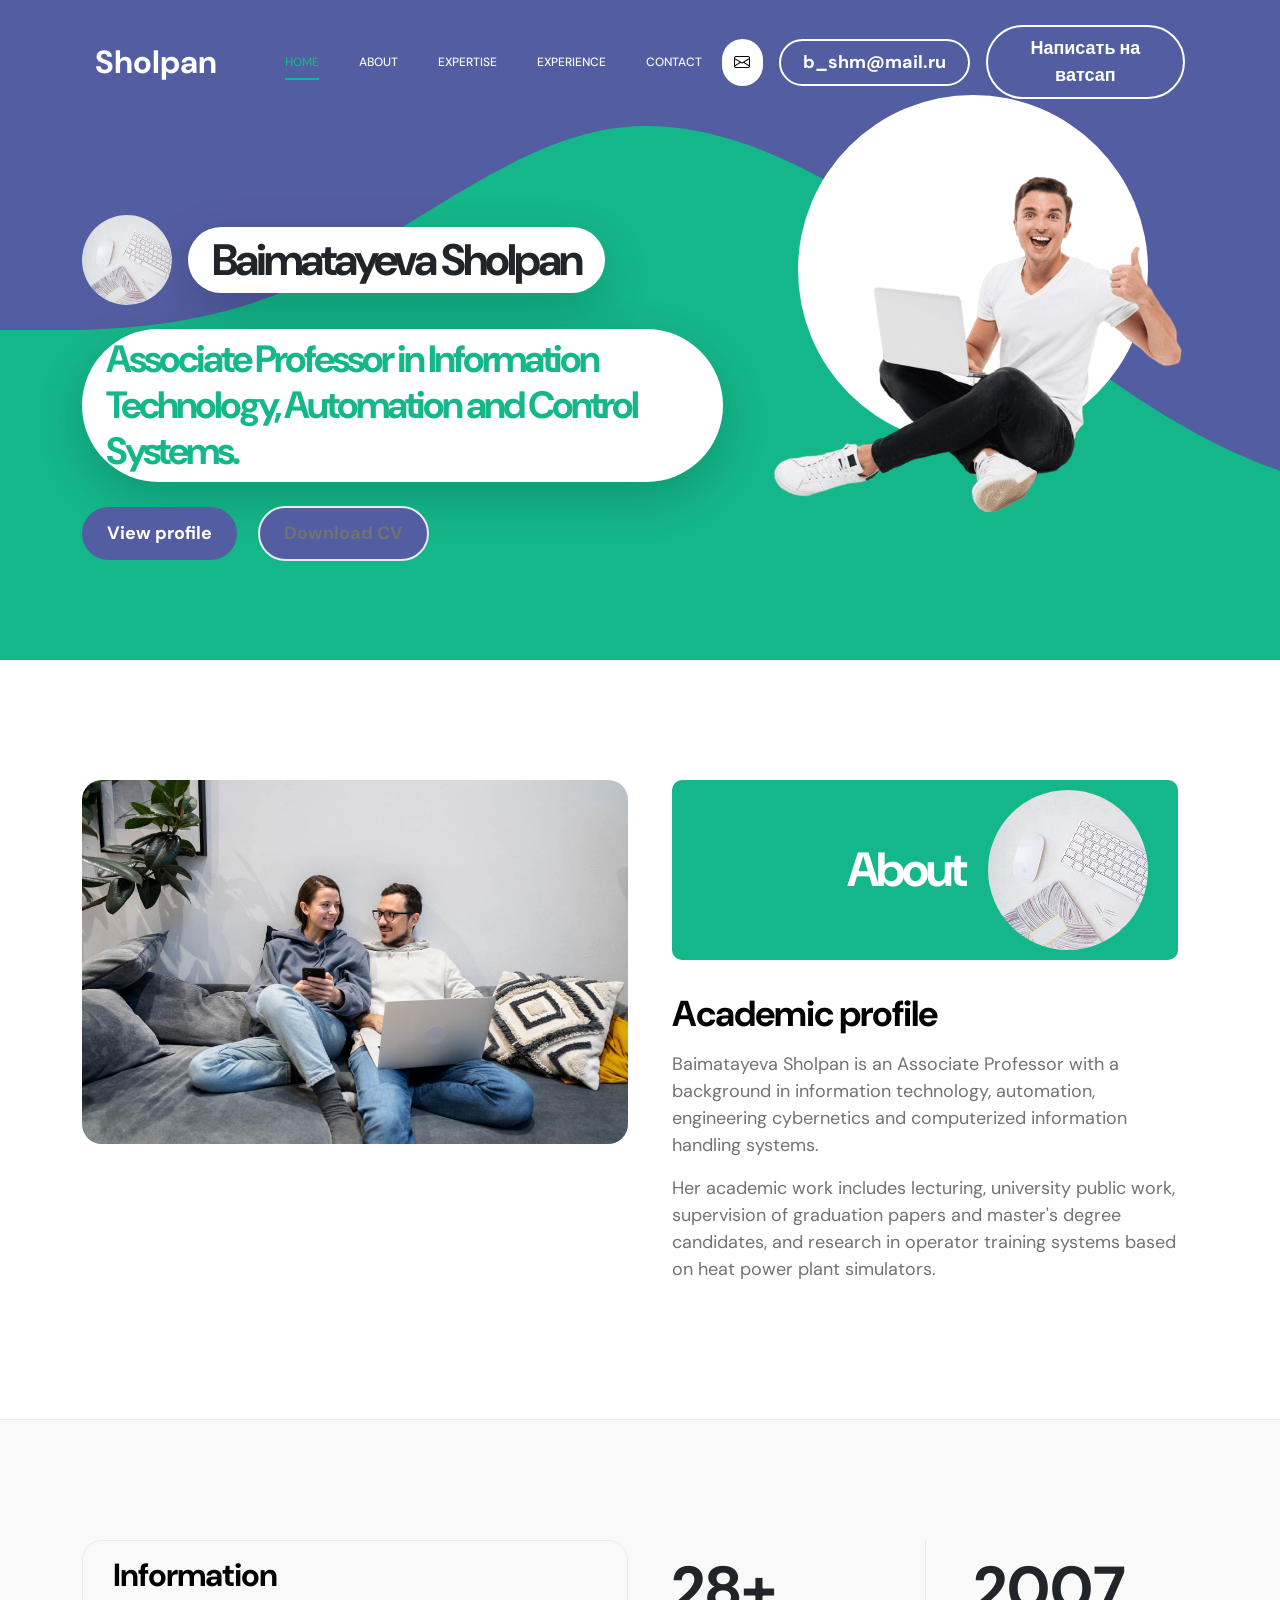
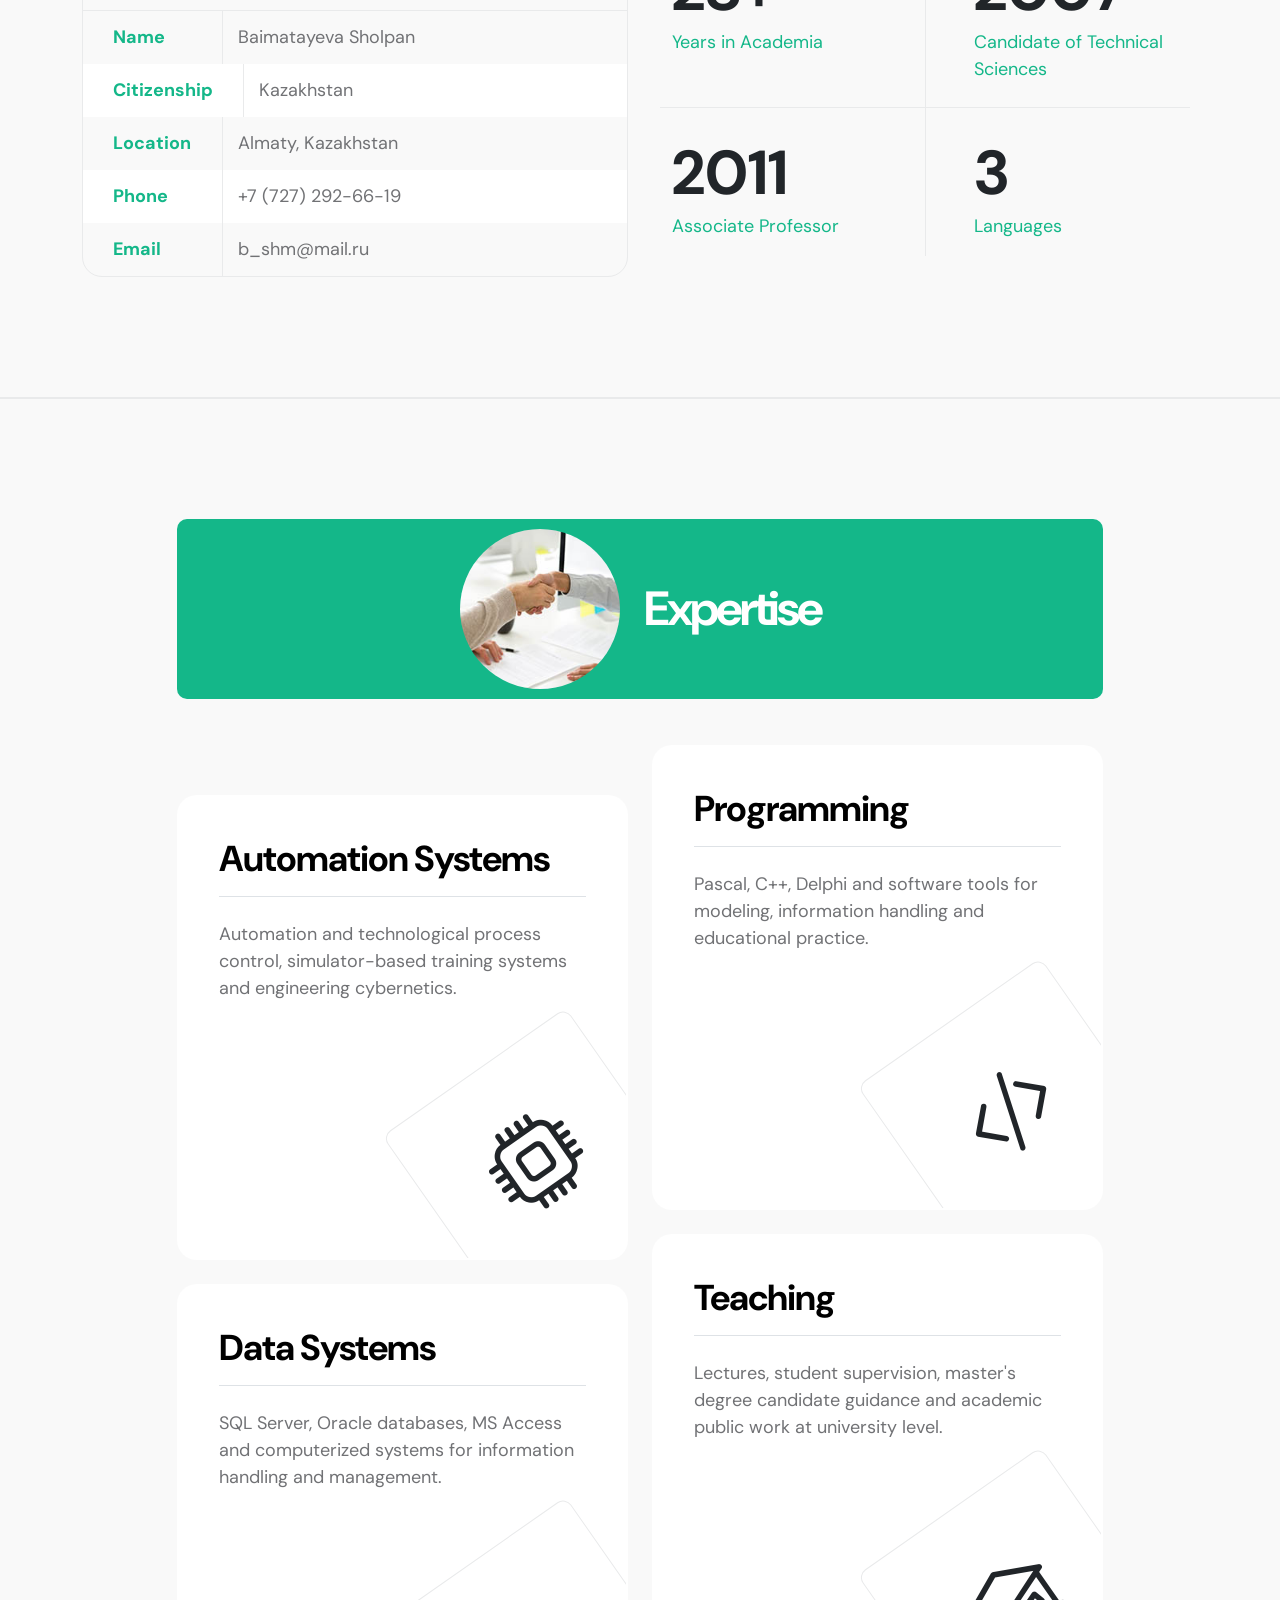
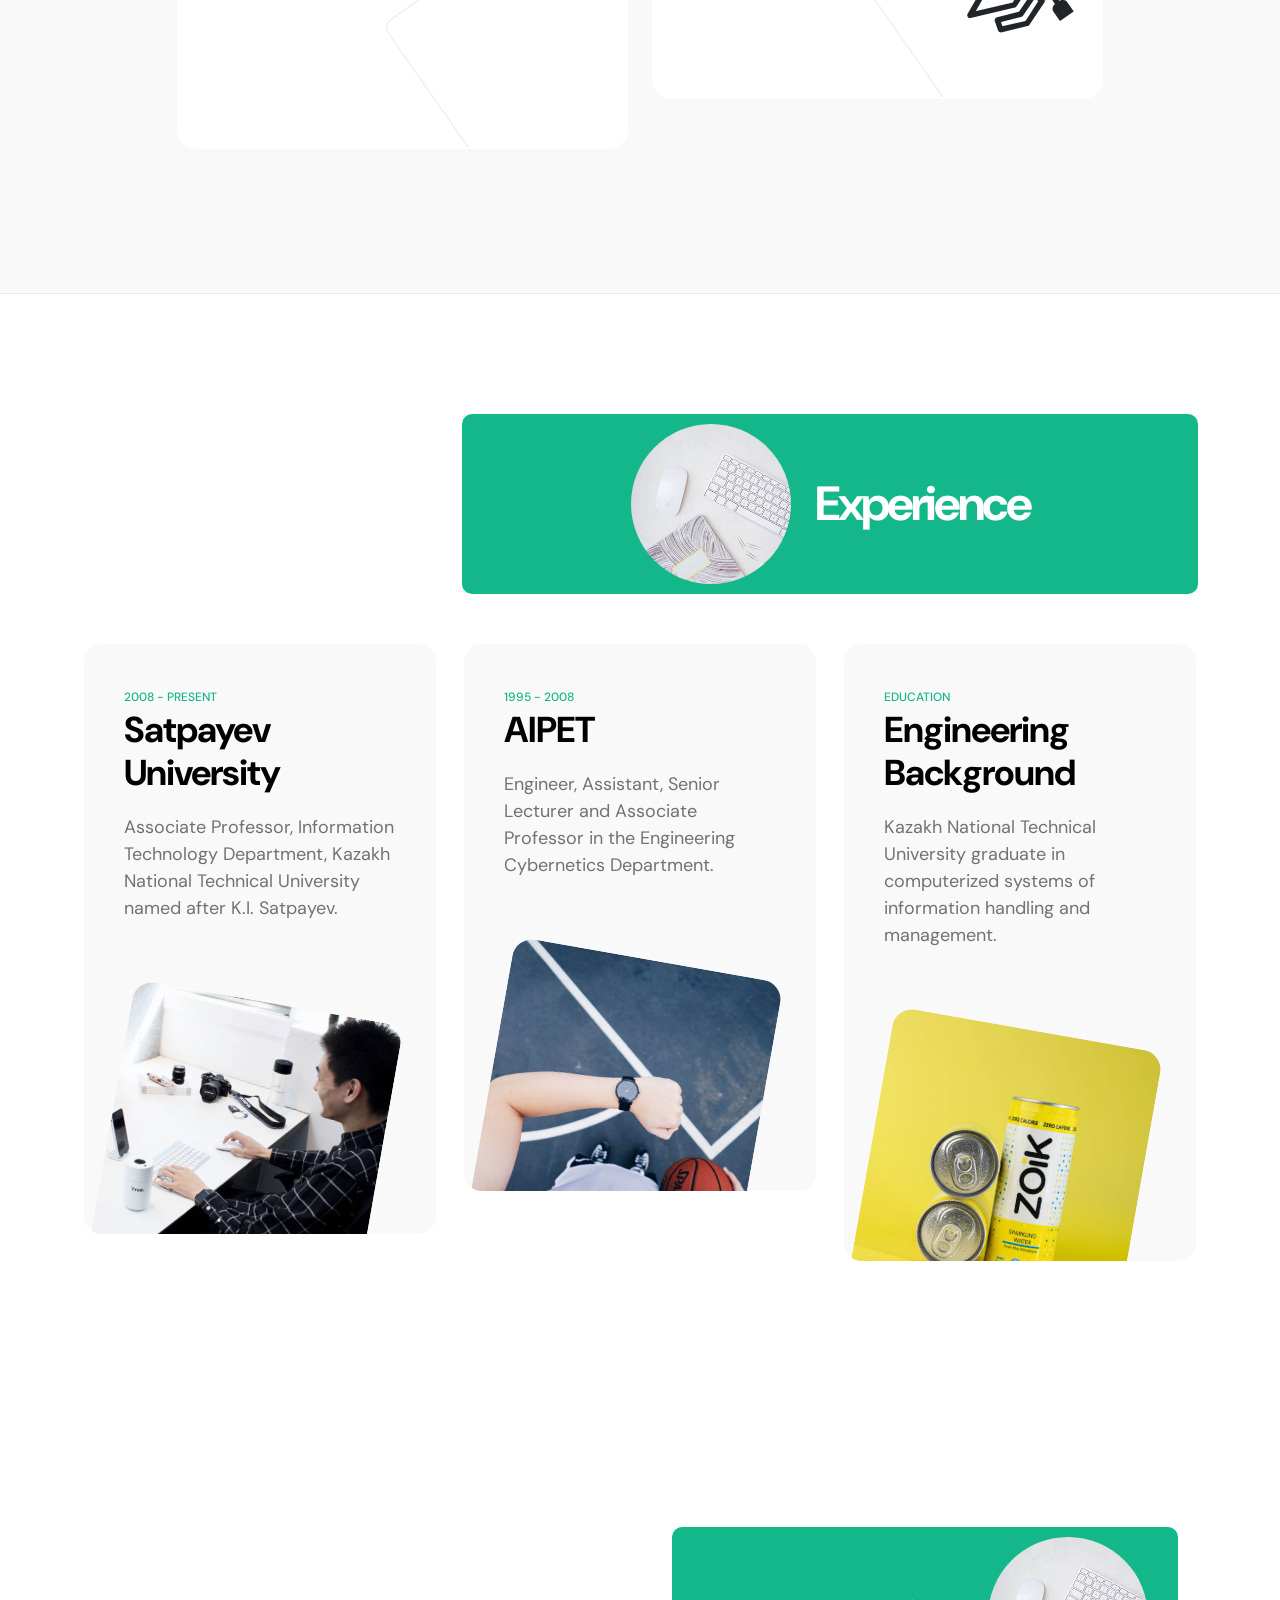
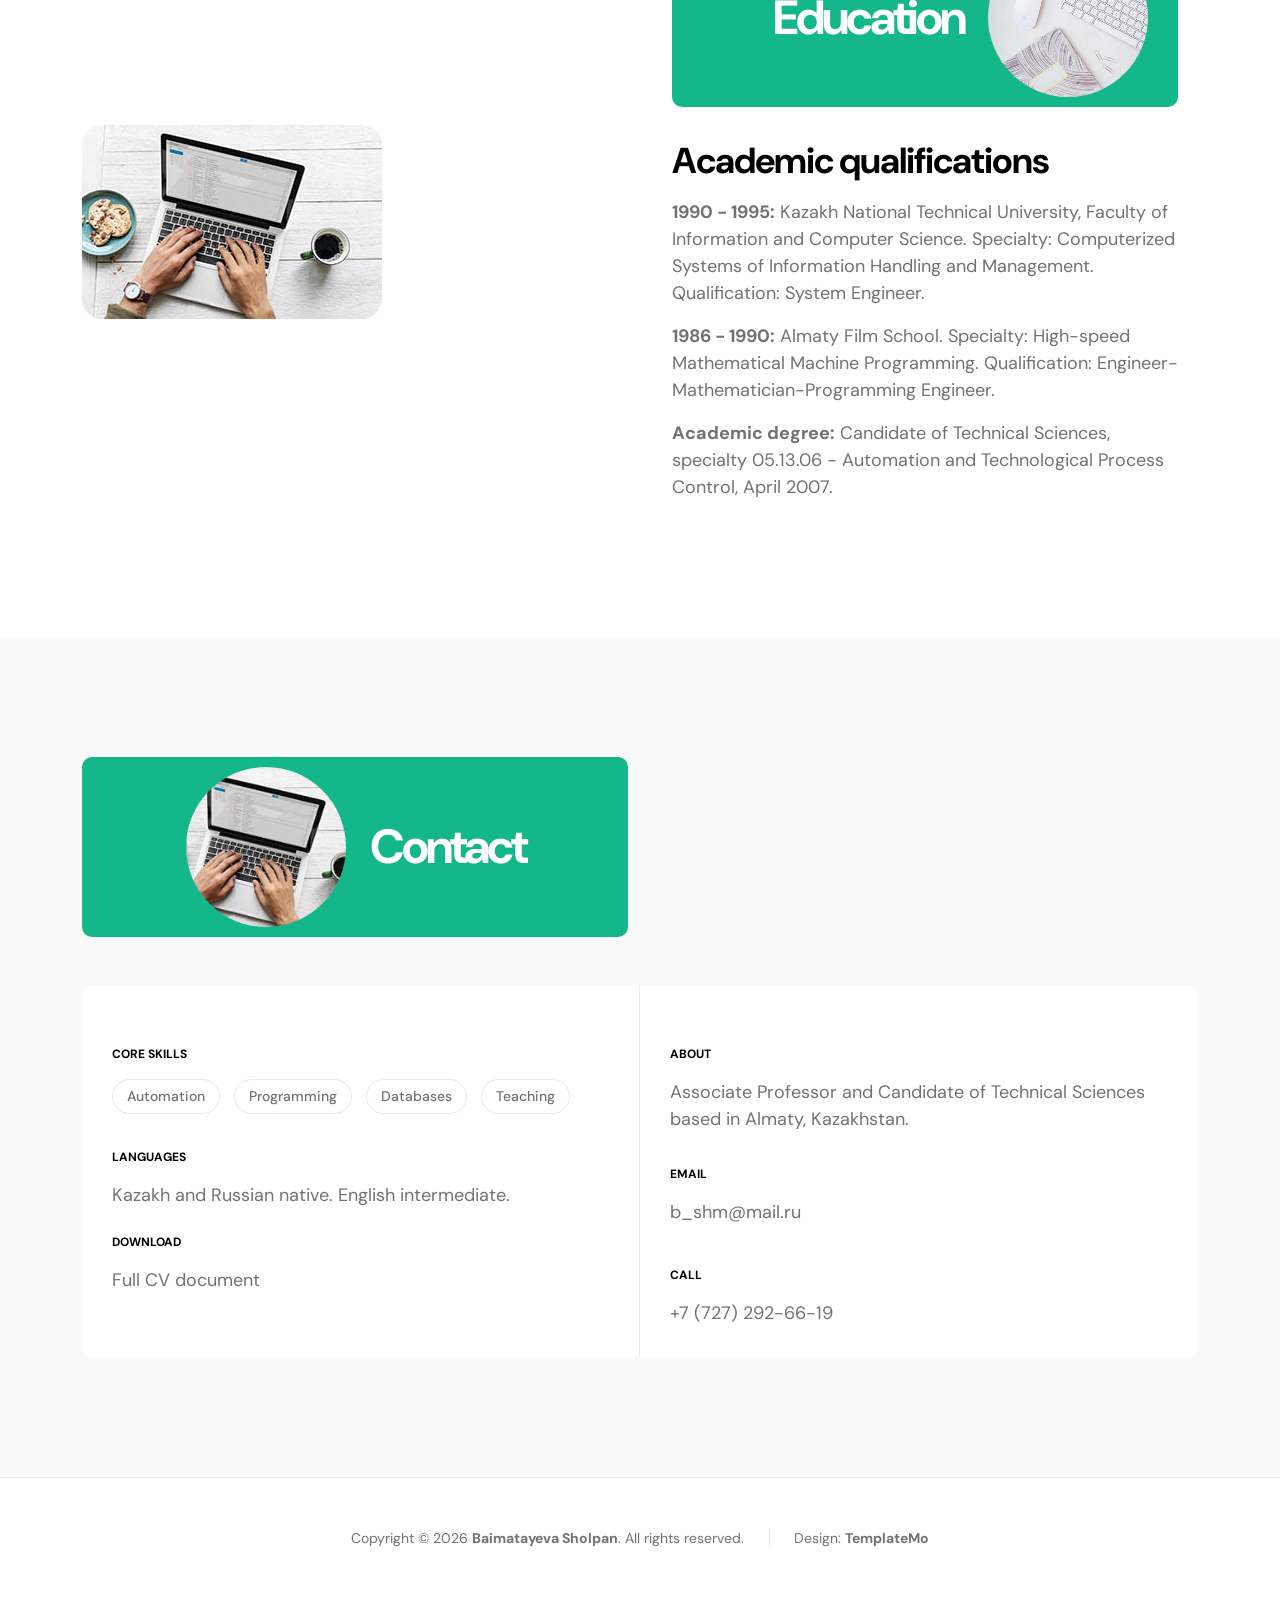
==== commit 4e163ae0: "Add WhatsApp contact button" ====
--- a/templatemo_578_first_portfolio/index.html
+++ b/templatemo_578_first_portfolio/index.html
@@ -41,6 +41,9 @@
                     <a class="custom-btn btn" href="mailto:b_shm@mail.ru">
                         Email
                     </a>
+                    <a class="custom-btn btn ms-2" href="https://wa.me/77272926619" target="_blank" rel="noopener">
+                        WhatsApp
+                    </a>
                 </div>
 
                 <div class="collapse navbar-collapse" id="navbarNav">
@@ -70,6 +73,9 @@
                         <i class="navbar-icon bi-envelope me-3"></i>
                         <a class="custom-btn btn" href="mailto:b_shm@mail.ru">
                             b_shm@mail.ru
+                        </a>
+                        <a class="custom-btn btn ms-3" href="https://wa.me/77272926619" target="_blank" rel="noopener">
+                            Написать на ватсап
                         </a>
                     </div>
                 </div>
